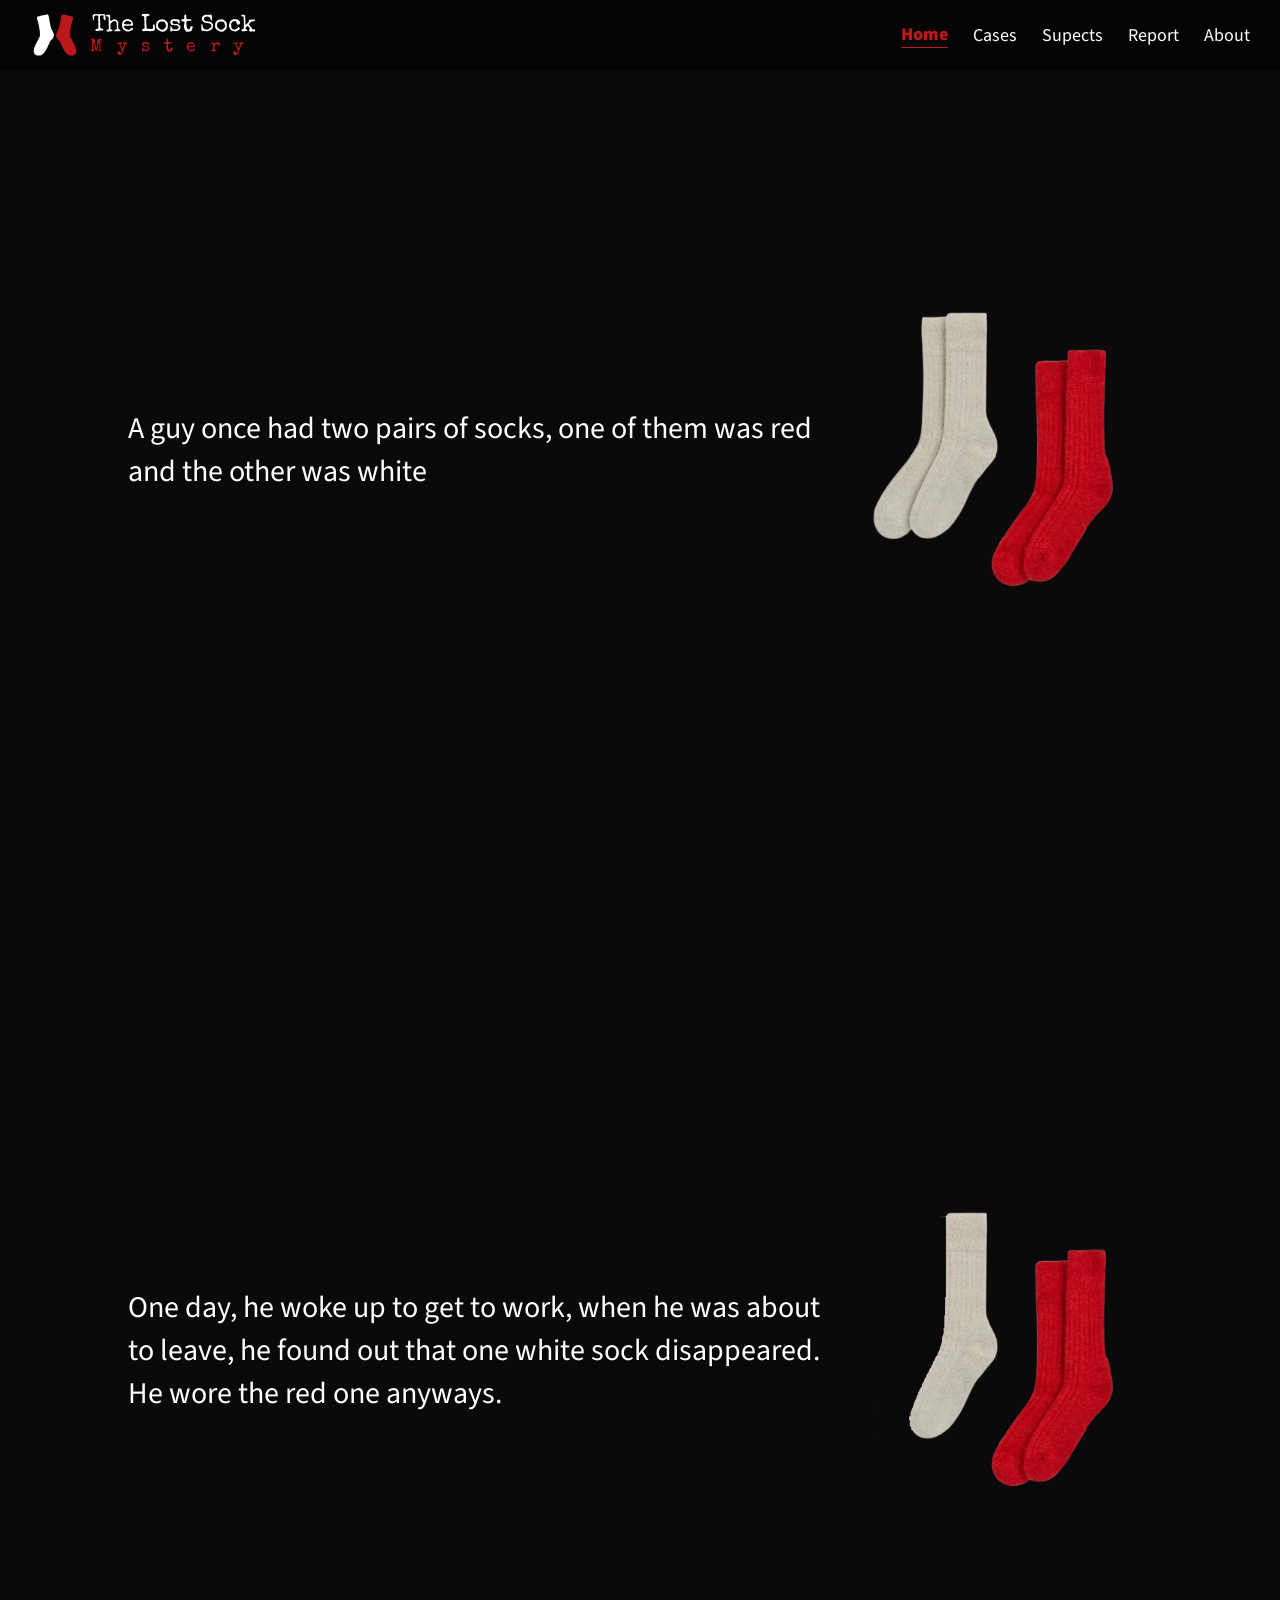
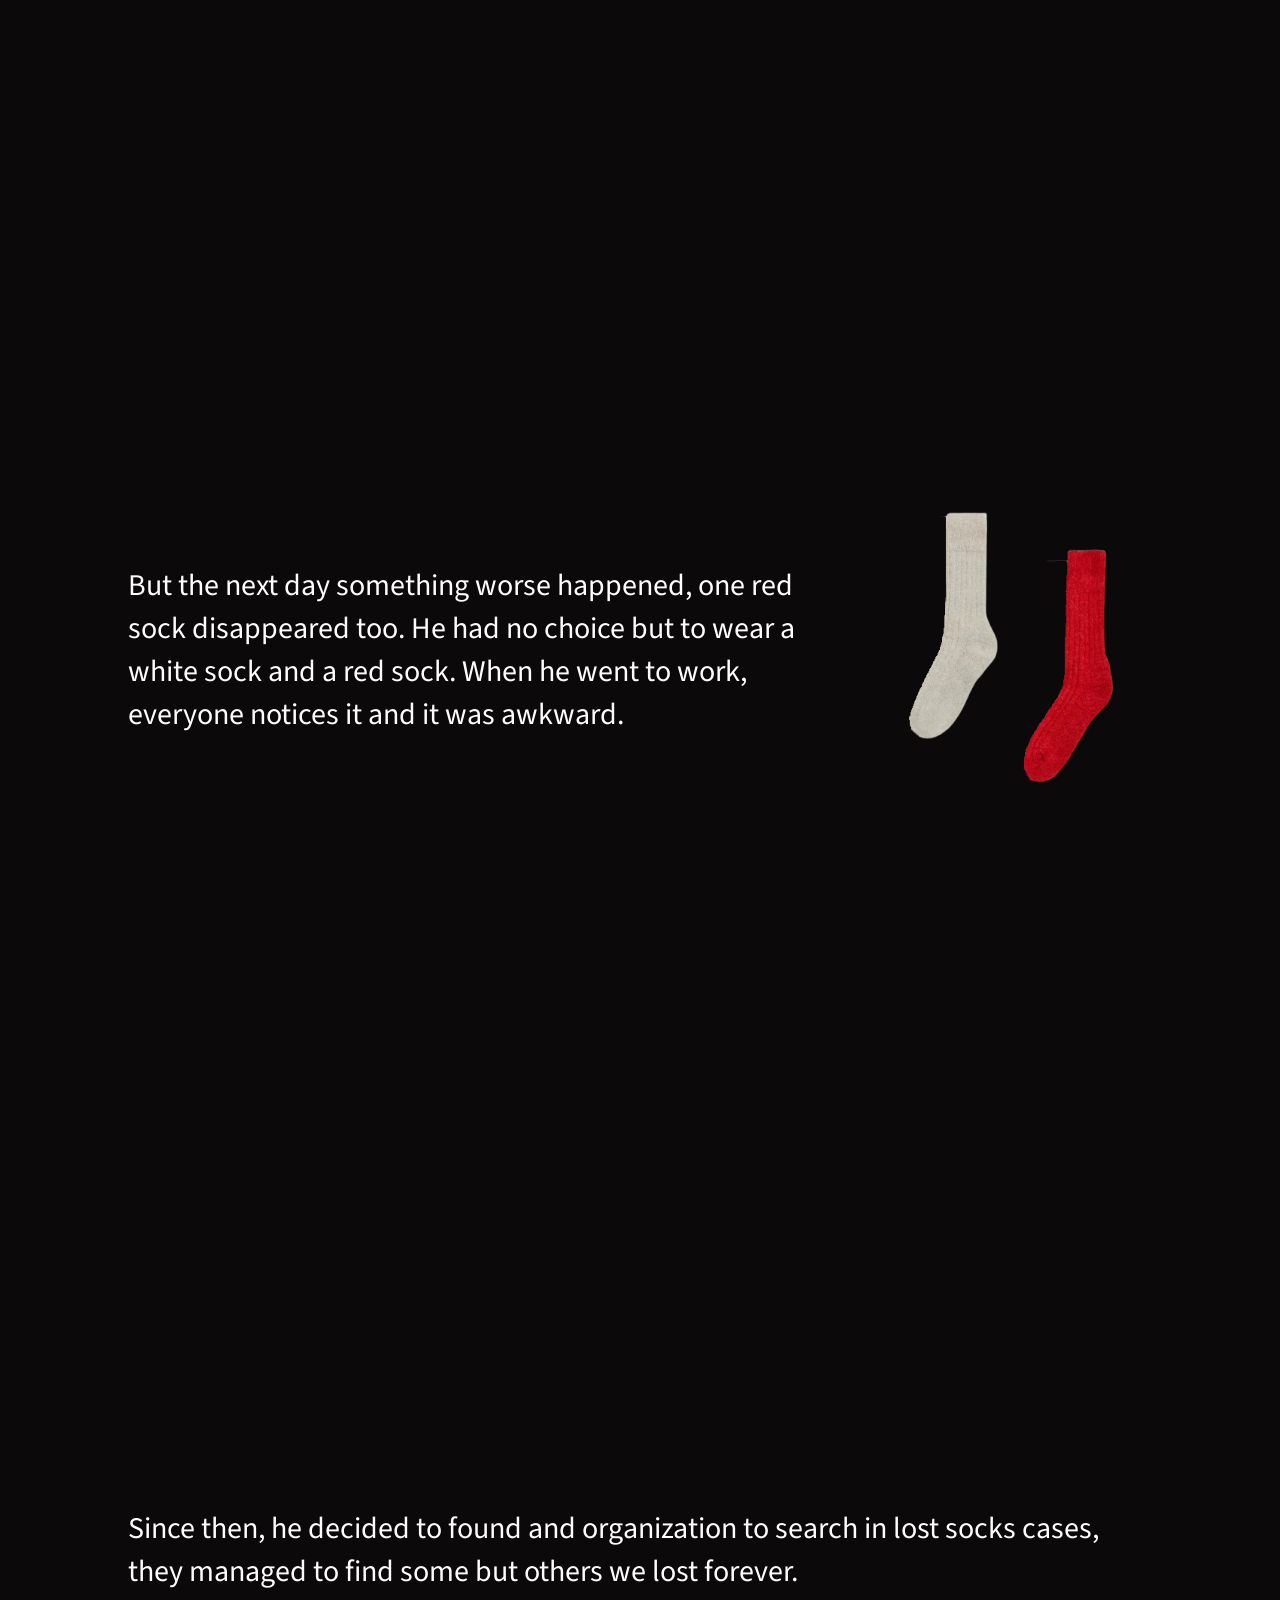
==== index.html @ 8187957c "Home and cases design an functionality" ====
<!DOCTYPE html>
<html lang="en">
<head>
    <meta charset="UTF-8">
    <meta name="viewport" content="width=device-width, initial-scale=1.0">
    <title>The Lost Sock Mystery</title>
    <link rel="icon" href="assets/logo.svg">
    <link rel="stylesheet" href="style.css">
    <style>
        .section{
            width: 100vw;
            height: 100vh;
            display: flex;
            align-items: center;
            justify-content: center;
            padding: max(50px, 10%);
            opacity: 0;
            transition: opacity 2s;
        }
        .text{
            font-family: 'ss3', serif;
            font-size: 30px; 
            flex: 1;
            height: fit-content;
        }
        .section img{
            width: 30%;
            transform: translateY(100px);
            transition: transform ease-out 1s;
        }
        
        @media only screen and (max-width: 700px) {
            .section{
                flex-direction: column;
            }
            .text{
                flex: 0;
                font-size: 20px;
            }
            .section img{
                width: 100%;
            }
        }
    </style>
</head>
<body>
    <div id="nav">
        <div id="logo">
            <img src="assets/logo.svg">
            <div id="logo-text">
                The Lost Sock<p>Mystery</p>
            </div>
        </div>
        <div id="menu" onclick="showNav()">
            <img src="assets/Menu.svg">
        </div>
        <div id="nav-buttons">
            <a class="nav selected" href="index.html">Home</a>
            <a class="nav" href="cases.html">Cases</a>
            <a class="nav" href="suspects.html">Supects</a>
            <a class="nav" href="report.html">Report</a>
            <a class="nav" href="about.html">About</a>
        </div>
    </div>
    <div class="section">
        <div class="text">
            A guy once had two pairs of socks, one of them was red and the other was white
        </div>
        <img src="assets/None lost.png">
    </div>
    <div class="section">
        <div class="text">
            One day, he woke up to get to work, when he was about to leave, he found out that one white sock disappeared. He wore the red one anyways.
        </div>
        <img src="assets/One lost.png">
    </div>
    <div class="section">
        <div class="text">
            But the next day something worse happened, one red sock disappeared too. He had no choice but to wear a white sock and a red sock. When he went to work, everyone notices it and it was awkward.
        </div>
        <img src="assets/Two lost.png">
    </div>
    <div class="section">
        <div class="text">
            Since then, he decided to found and organization to search in lost socks cases, they managed to find some but others we lost forever.
        </div>
    </div>
    <script src="nav.js"></script>
    <script src="index.js"></script>
</body>
</html>
---- style.css ----
@font-face {
    font-family: "ss3";
    src: url("fonts/SourceSans3.ttf") format("truetype");
}
@font-face {
    font-family: "se";
    src: url("fonts/SpecialElite.ttf") format("truetype");
}
*{
    margin: 0;
    padding: 0;
    box-sizing: border-box;
    color-scheme: dark;
    font-family: "ss3", sans-serif;
}
body{
    background-color: #0b090a;
    overflow-y: auto;
    overflow-x: hidden;
}
#nav{
    height: 70px;
    display: flex;
    padding: 10px 30px 10px 30px;
    align-items: center;
    justify-content: space-between;
    position: fixed;
    top: 0;
    left: 0;
    width: 100%;
    background-color: rgba(0, 0, 0, 0.5);
    backdrop-filter: blur(10px);
}
#logo{
    height: 100%;
    display: flex;
    gap: 10px;
    align-items: center;
}
#logo img{
    height: 100%;
}
#logo-text{
    font-family: "se", serif;
    display: flex;
    align-items: center;
    font-size: 24px;
    flex-direction: column;
}
#logo-text p{
    font-family: "se", serif;
    font-size: 18px;
    color: #ba181b;
    letter-spacing: 13.5px;
    text-align: center;
    width: 100%;
}
#nav-buttons{
    display: flex;
    align-items: center;
    gap: 25px;
}
.nav{
    color: white;
    text-decoration: none;
    font-size: 18px;
    cursor: pointer;
    transition: 0.1s;
}
.nav:hover{
    color: rgb(190, 190, 190);
}
.nav.selected{
    color: #ba181b;
    border-bottom: 1px solid #ba181b;
    font-weight: 900;
}
#menu{
    height: 100%;
    aspect-ratio: 1;
    padding: 8px;
    display: none;
}
@media only screen and (max-width: 700px) {
    #logo-text{
        display: none;
    }
    #menu{
        display: flex;
    }
    #nav-buttons{
        position: absolute;
        top: 70px;
        right: 0;
        width: 100%;
        flex-direction: column;
        background-color: black;
        opacity: 0;
        pointer-events: none;
        transition: opacity 0.2s;
    }
    #nav-buttons.shown{
        opacity: 1;
        pointer-events: auto;
    }
}
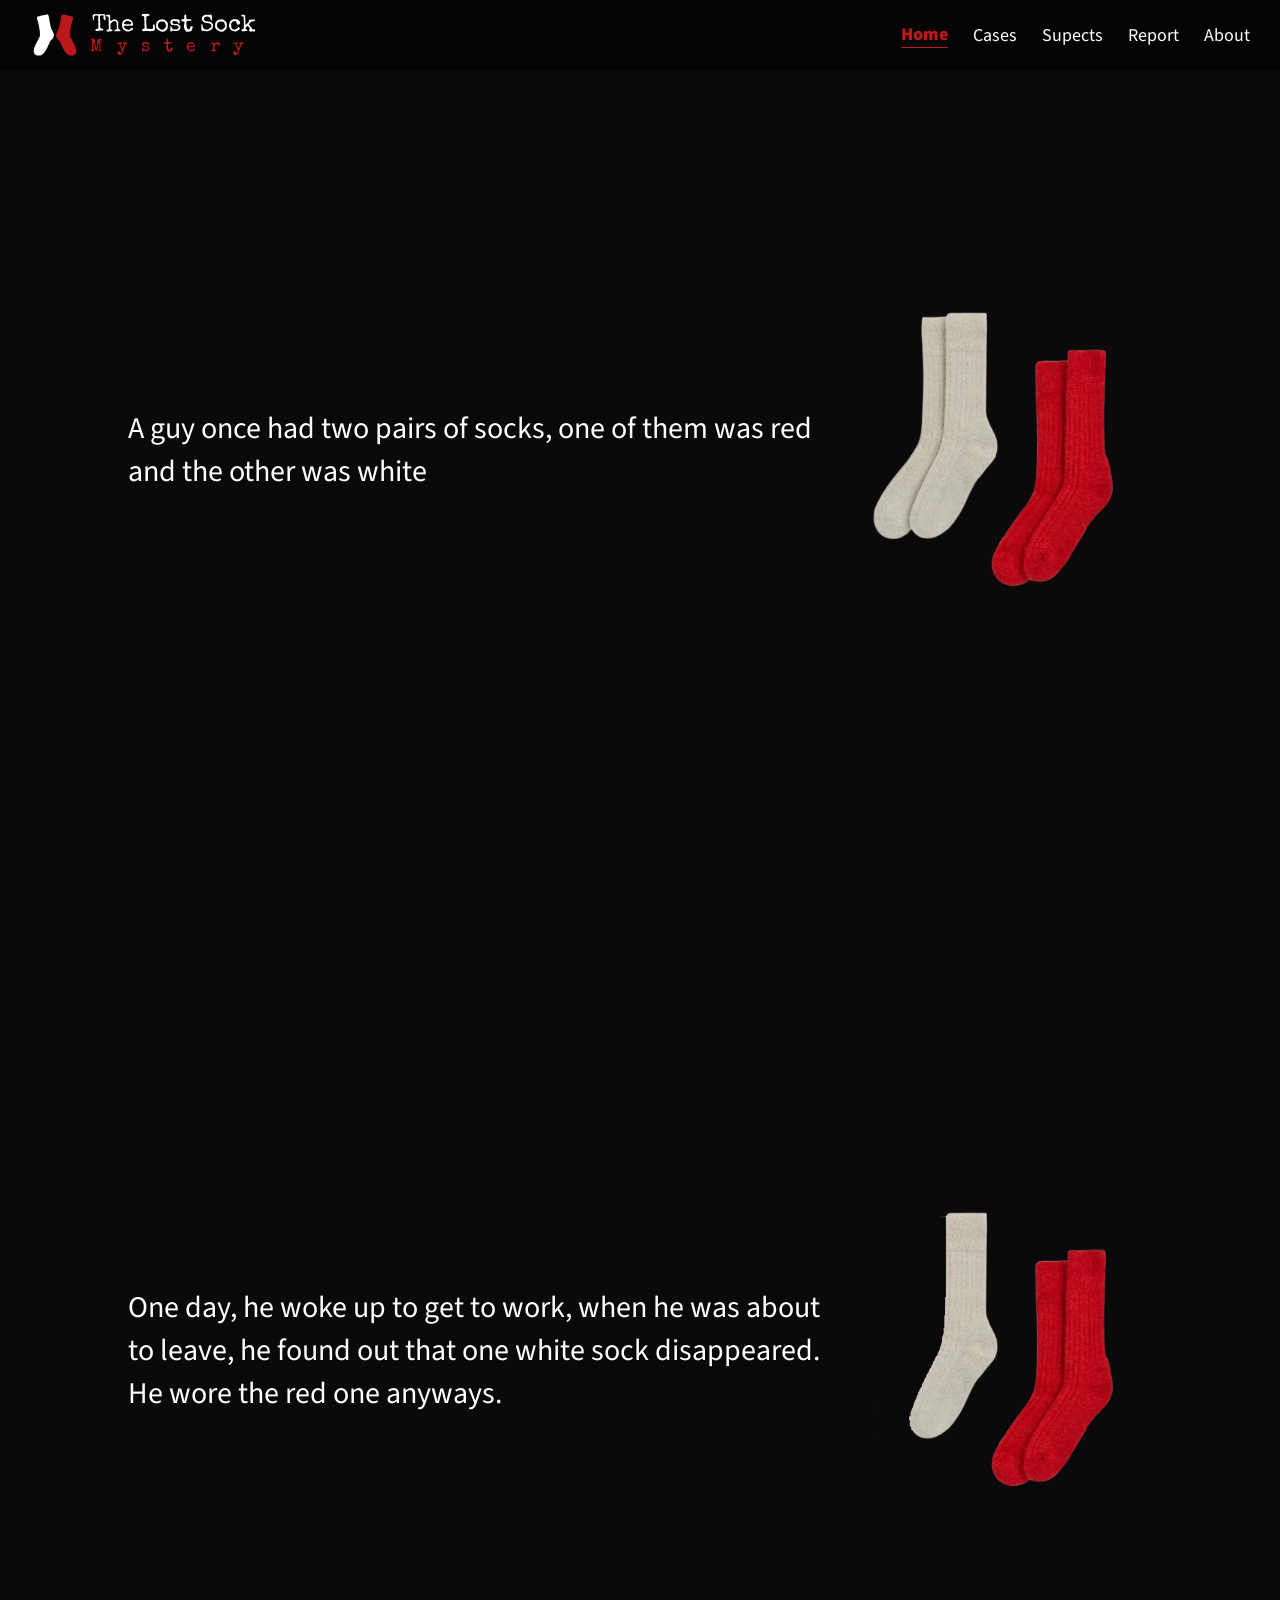
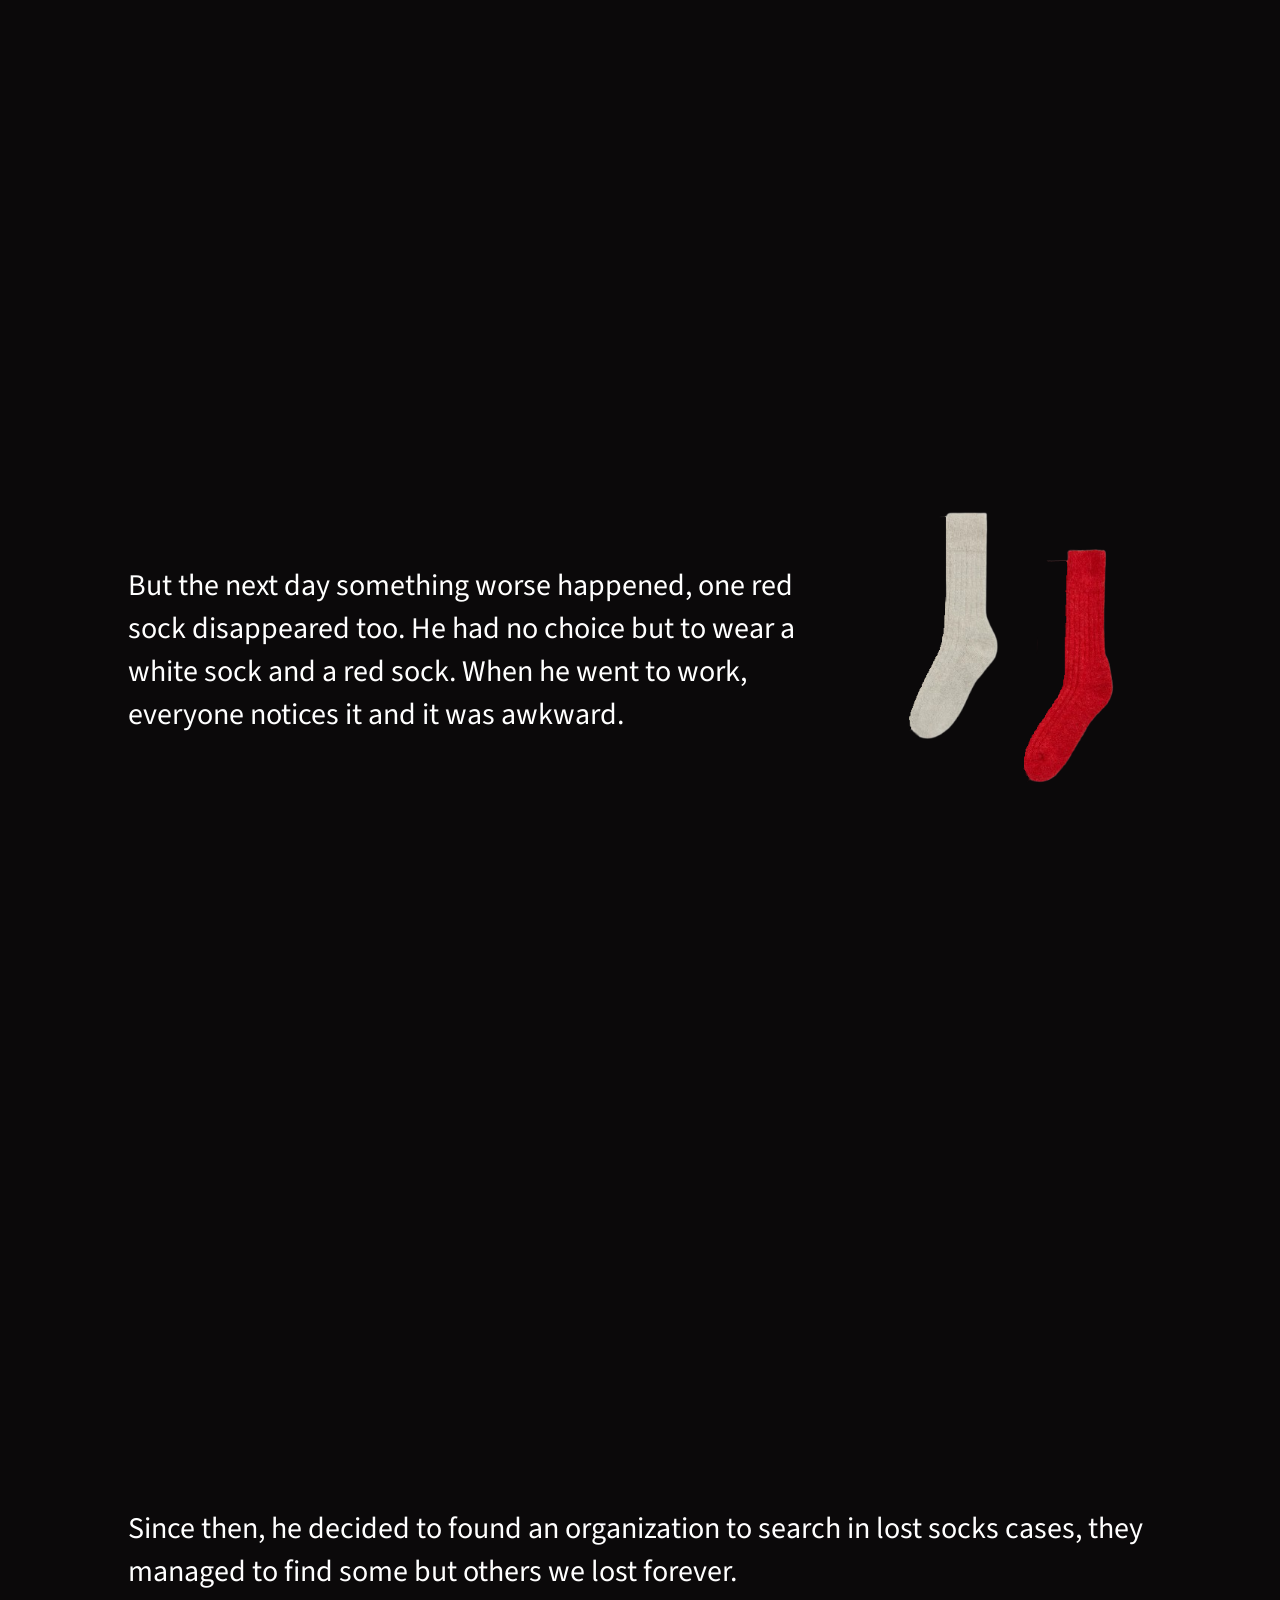
==== commit 92bc54a5: "Added the report and about pages" ====
--- a/index.html
+++ b/index.html
@@ -82,7 +82,7 @@
     </div>
     <div class="section">
         <div class="text">
-            Since then, he decided to found and organization to search in lost socks cases, they managed to find some but others we lost forever.
+            Since then, he decided to found an organization to search in lost socks cases, they managed to find some but others we lost forever.
         </div>
     </div>
     <script src="nav.js"></script>
